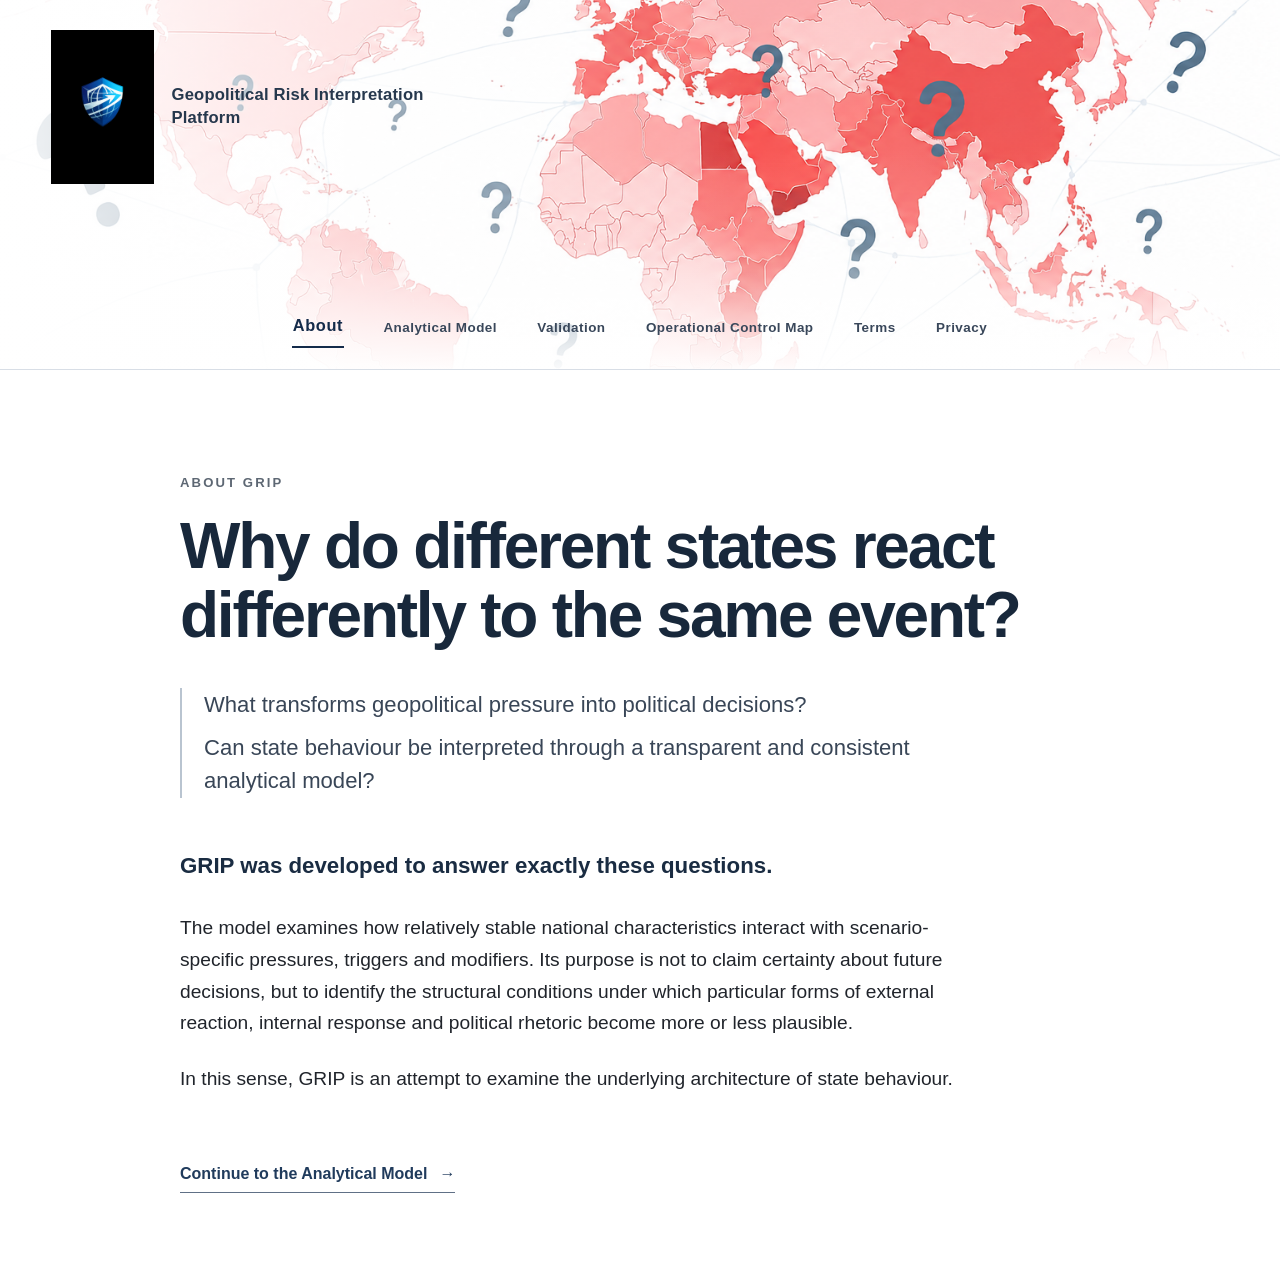
==== index.html @ daafad51 "Add files via upload Initial About page" ====
<!DOCTYPE html>
<html lang="en">
<head>
  <meta charset="utf-8">
  <meta name="viewport" content="width=device-width, initial-scale=1">
  <meta name="description" content="GRIP — Geopolitical Risk Interpretation Platform. A structured approach to interpreting state behaviour under geopolitical pressure.">
  <title>About GRIP | Geopolitical Risk Interpretation Platform</title>
  <link rel="stylesheet" href="styles.css">
</head>
<body>
  <header class="hero" aria-label="GRIP introduction">
    <img class="hero__background" src="assets/banner-about.png"
         alt="A world map with global connections and question marks">
    <div class="hero__shade" aria-hidden="true"></div>

    <a class="brand" href="index.html" aria-label="GRIP About page">
      <img class="brand__logo" src="assets/grip-logo.png" alt="GRIP logo">
      <span class="brand__name">Geopolitical Risk Interpretation Platform</span>
    </a>

    <nav class="site-nav" aria-label="Primary navigation">
      <a class="site-nav__link site-nav__link--active" href="index.html" aria-current="page">About</a>
      <a class="site-nav__link" href="model.html">Analytical Model</a>
      <a class="site-nav__link" href="validation.html">Validation</a>
      <a class="site-nav__link" href="map.html">Operational Control Map</a>
      <a class="site-nav__link" href="terms.html">Terms</a>
      <a class="site-nav__link" href="privacy.html">Privacy</a>
    </nav>
  </header>

  <main class="page">
    <article class="article">
      <p class="eyebrow">About GRIP</p>
      <h1>Why do different states react differently to the same event?</h1>

      <div class="opening-questions" aria-label="Questions behind GRIP">
        <p>What transforms geopolitical pressure into political decisions?</p>
        <p>Can state behaviour be interpreted through a transparent and consistent analytical model?</p>
      </div>

      <div class="prose">
        <p class="lead">GRIP was developed to answer exactly these questions.</p>
        <p>
          The model examines how relatively stable national characteristics interact
          with scenario-specific pressures, triggers and modifiers. Its purpose is not
          to claim certainty about future decisions, but to identify the structural
          conditions under which particular forms of external reaction, internal
          response and political rhetoric become more or less plausible.
        </p>
        <p>
          In this sense, GRIP is an attempt to examine the underlying architecture of
          state behaviour.
        </p>
      </div>

      <a class="next-link" href="model.html">
        Continue to the Analytical Model <span aria-hidden="true">→</span>
      </a>
    </article>
  </main>
</body>
</html>
---- styles.css ----
/* GRIP website — shared static styles */

:root {
  --ink: #20242b;
  --muted: #5d6773;
  --nav: #39475a;
  --nav-active: #142b4a;
  --line: #d8dee6;
  --page-width: 920px;
}

* { box-sizing: border-box; }

html { scroll-behavior: smooth; }

body {
  margin: 0;
  background: #ffffff;
  color: var(--ink);
  font-family: Inter, "Segoe UI", Roboto, Helvetica, Arial, sans-serif;
  line-height: 1.65;
  -webkit-font-smoothing: antialiased;
}

a { color: inherit; }

.hero {
  position: relative;
  width: 100%;
  min-height: 370px;
  overflow: hidden;
  background: #eef2f5;
  border-bottom: 1px solid var(--line);
}

.hero__background {
  position: absolute;
  inset: 0;
  width: 100%;
  height: 100%;
  object-fit: cover;
  object-position: center;
}

.hero__shade {
  position: absolute;
  inset: 0;
  background:
    linear-gradient(90deg, rgba(255,255,255,.94) 0%, rgba(255,255,255,.54) 24%, rgba(255,255,255,.05) 58%),
    linear-gradient(0deg, rgba(255,255,255,.96) 0%, rgba(255,255,255,.12) 35%, rgba(255,255,255,0) 60%);
  pointer-events: none;
}

.brand {
  position: absolute;
  top: 30px;
  left: clamp(22px, 4vw, 68px);
  z-index: 2;
  display: flex;
  align-items: center;
  gap: 18px;
  max-width: min(560px, 72vw);
  text-decoration: none;
}

.brand__logo {
  width: clamp(72px, 8vw, 112px);
  height: auto;
  display: block;
}

.brand__name {
  max-width: 290px;
  color: #26384d;
  font-size: clamp(.9rem, 1.3vw, 1.08rem);
  font-weight: 650;
  line-height: 1.35;
  letter-spacing: .01em;
}

.site-nav {
  position: absolute;
  z-index: 2;
  left: 50%;
  bottom: 18px;
  width: min(1180px, calc(100% - 40px));
  transform: translateX(-50%);
  display: flex;
  align-items: flex-end;
  justify-content: center;
  gap: clamp(16px, 3vw, 42px);
  overflow-x: auto;
  padding: 12px 4px 3px;
  scrollbar-width: none;
}

.site-nav::-webkit-scrollbar { display: none; }

.site-nav__link {
  position: relative;
  flex: 0 0 auto;
  padding: 7px 1px 9px;
  color: var(--nav);
  font-size: clamp(.76rem, 1.05vw, .96rem);
  font-weight: 620;
  letter-spacing: .035em;
  text-decoration: none;
  white-space: nowrap;
}

.site-nav__link:hover,
.site-nav__link:focus-visible { color: var(--nav-active); }

.site-nav__link--active {
  color: var(--nav-active);
  font-size: clamp(.94rem, 1.28vw, 1.14rem);
  font-weight: 780;
}

.site-nav__link--active::after {
  content: "";
  position: absolute;
  left: 0;
  right: 0;
  bottom: 0;
  height: 2px;
  background: var(--nav-active);
}

.page {
  padding: clamp(62px, 8vw, 104px) 24px 90px;
}

.article {
  width: min(100%, var(--page-width));
  margin: 0 auto;
}

.eyebrow {
  margin: 0 0 18px;
  color: var(--muted);
  font-size: .82rem;
  font-weight: 760;
  letter-spacing: .16em;
  text-transform: uppercase;
}

h1 {
  max-width: 860px;
  margin: 0;
  color: #18283b;
  font-size: clamp(2.15rem, 5vw, 4rem);
  font-weight: 720;
  line-height: 1.08;
  letter-spacing: -.035em;
}

.opening-questions {
  max-width: 780px;
  margin: 38px 0 50px;
  padding-left: 22px;
  border-left: 2px solid #b9c4d0;
  color: #394657;
  font-size: clamp(1.1rem, 2vw, 1.38rem);
  line-height: 1.5;
}

.opening-questions p { margin: 0; }
.opening-questions p + p { margin-top: 10px; }

.prose {
  max-width: 790px;
  font-size: clamp(1.04rem, 1.6vw, 1.2rem);
}

.prose p { margin: 0 0 1.25em; }

.prose .lead {
  color: #1a2c42;
  font-size: 1.16em;
  font-weight: 680;
}

.next-link {
  display: inline-flex;
  align-items: center;
  gap: 12px;
  margin-top: 42px;
  padding-bottom: 5px;
  border-bottom: 1px solid #607086;
  color: #203b5c;
  font-size: 1rem;
  font-weight: 700;
  text-decoration: none;
}

.next-link:hover,
.next-link:focus-visible { border-bottom-color: #203b5c; }

@media (max-width: 720px) {
  .hero { min-height: 320px; }

  .hero__shade {
    background:
      linear-gradient(90deg, rgba(255,255,255,.95) 0%, rgba(255,255,255,.58) 48%, rgba(255,255,255,.08) 100%),
      linear-gradient(0deg, rgba(255,255,255,.97) 0%, rgba(255,255,255,.18) 42%, rgba(255,255,255,0) 70%);
  }

  .brand { top: 22px; gap: 13px; }
  .brand__logo { width: 74px; }
  .brand__name { max-width: 205px; font-size: .78rem; }

  .site-nav {
    justify-content: flex-start;
    left: 20px;
    right: 20px;
    width: auto;
    transform: none;
    gap: 22px;
  }

  .page { padding-left: 20px; padding-right: 20px; }
  .opening-questions { margin-top: 30px; }
}

@media (prefers-reduced-motion: reduce) {
  html { scroll-behavior: auto; }
}
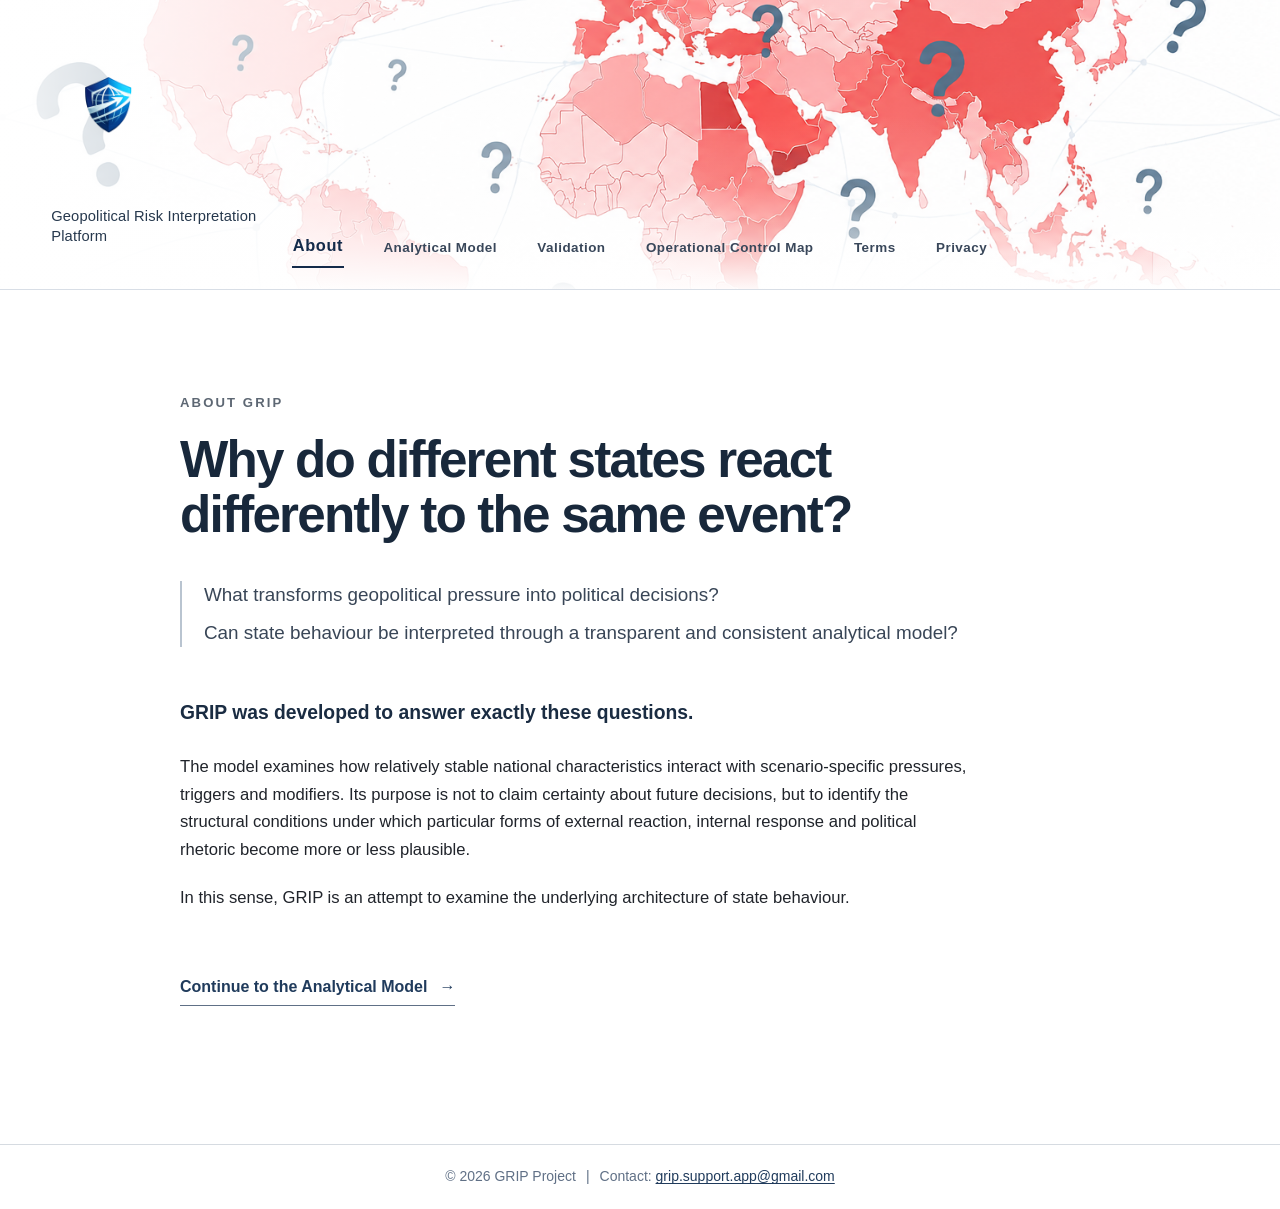
==== commit e99c0cc9: "Add files via upload" ====
--- a/index.html
+++ b/index.html
@@ -58,5 +58,14 @@
       </a>
     </article>
   </main>
+
+  <footer class="site-footer">
+    <div class="footer-content">
+      <span>© 2026 GRIP Project</span>
+      <span class="footer-separator" aria-hidden="true">|</span>
+      <span>Contact: <a href="mailto:grip.support.app@gmail.com">grip.support.app@gmail.com</a></span>
+    </div>
+  </footer>
+
 </body>
 </html>
--- a/styles.css
+++ b/styles.css
@@ -27,7 +27,7 @@
 .hero {
   position: relative;
   width: 100%;
-  min-height: 370px;
+  min-height: 290px;
   overflow: hidden;
   background: #eef2f5;
   border-bottom: 1px solid var(--line);
@@ -53,27 +53,28 @@
 
 .brand {
   position: absolute;
-  top: 30px;
+  top: 24px;
   left: clamp(22px, 4vw, 68px);
   z-index: 2;
   display: flex;
-  align-items: center;
-  gap: 18px;
-  max-width: min(560px, 72vw);
+  flex-direction: column;
+  align-items: flex-start;
+  gap: 10px;
+  max-width: 290px;
   text-decoration: none;
 }
 
 .brand__logo {
-  width: clamp(72px, 8vw, 112px);
+  width: clamp(88px, 9vw, 132px);
   height: auto;
   display: block;
 }
 
 .brand__name {
-  max-width: 290px;
+  max-width: 250px;
   color: #26384d;
-  font-size: clamp(.9rem, 1.3vw, 1.08rem);
-  font-weight: 650;
+  font-size: clamp(.82rem, 1.15vw, 1rem);
+  font-weight: 450;
   line-height: 1.35;
   letter-spacing: .01em;
 }
@@ -149,7 +150,7 @@
   max-width: 860px;
   margin: 0;
   color: #18283b;
-  font-size: clamp(2.15rem, 5vw, 4rem);
+  font-size: clamp(1.85rem, 4vw, 3.25rem);
   font-weight: 720;
   line-height: 1.08;
   letter-spacing: -.035em;
@@ -161,7 +162,7 @@
   padding-left: 22px;
   border-left: 2px solid #b9c4d0;
   color: #394657;
-  font-size: clamp(1.1rem, 2vw, 1.38rem);
+  font-size: clamp(1rem, 1.55vw, 1.18rem);
   line-height: 1.5;
 }
 
@@ -170,7 +171,7 @@
 
 .prose {
   max-width: 790px;
-  font-size: clamp(1.04rem, 1.6vw, 1.2rem);
+  font-size: clamp(1rem, 1.3vw, 1.08rem);
 }
 
 .prose p { margin: 0 0 1.25em; }
@@ -198,7 +199,7 @@
 .next-link:focus-visible { border-bottom-color: #203b5c; }
 
 @media (max-width: 720px) {
-  .hero { min-height: 320px; }
+  .hero { min-height: 220px; }
 
   .hero__shade {
     background:
@@ -206,9 +207,9 @@
       linear-gradient(0deg, rgba(255,255,255,.97) 0%, rgba(255,255,255,.18) 42%, rgba(255,255,255,0) 70%);
   }
 
-  .brand { top: 22px; gap: 13px; }
-  .brand__logo { width: 74px; }
-  .brand__name { max-width: 205px; font-size: .78rem; }
+  .brand { top: 8px; gap: 0; }
+  .brand__logo { width: 92px; margin-bottom: -30px; }
+  .brand__name { max-width: 185px; font-size: .72rem; font-weight: 450; line-height: 1.25; }
 
   .site-nav {
     justify-content: flex-start;
@@ -226,3 +227,44 @@
 @media (prefers-reduced-motion: reduce) {
   html { scroll-behavior: auto; }
 }
+
+
+/* Shared site footer */
+.site-footer {
+  margin-top: 48px;
+  padding: 20px 16px;
+  border-top: 1px solid rgba(32, 59, 92, 0.18);
+  text-align: center;
+  font-size: 14px;
+  color: #607086;
+}
+
+.footer-content {
+  display: flex;
+  justify-content: center;
+  align-items: center;
+  gap: 10px;
+  flex-wrap: wrap;
+}
+
+.site-footer a {
+  color: #203b5c;
+  text-decoration: underline;
+  text-underline-offset: 2px;
+}
+
+.site-footer a:hover,
+.site-footer a:focus-visible {
+  opacity: 0.8;
+}
+
+@media (max-width: 600px) {
+  .footer-content {
+    flex-direction: column;
+    gap: 6px;
+  }
+
+  .footer-separator {
+    display: none;
+  }
+}
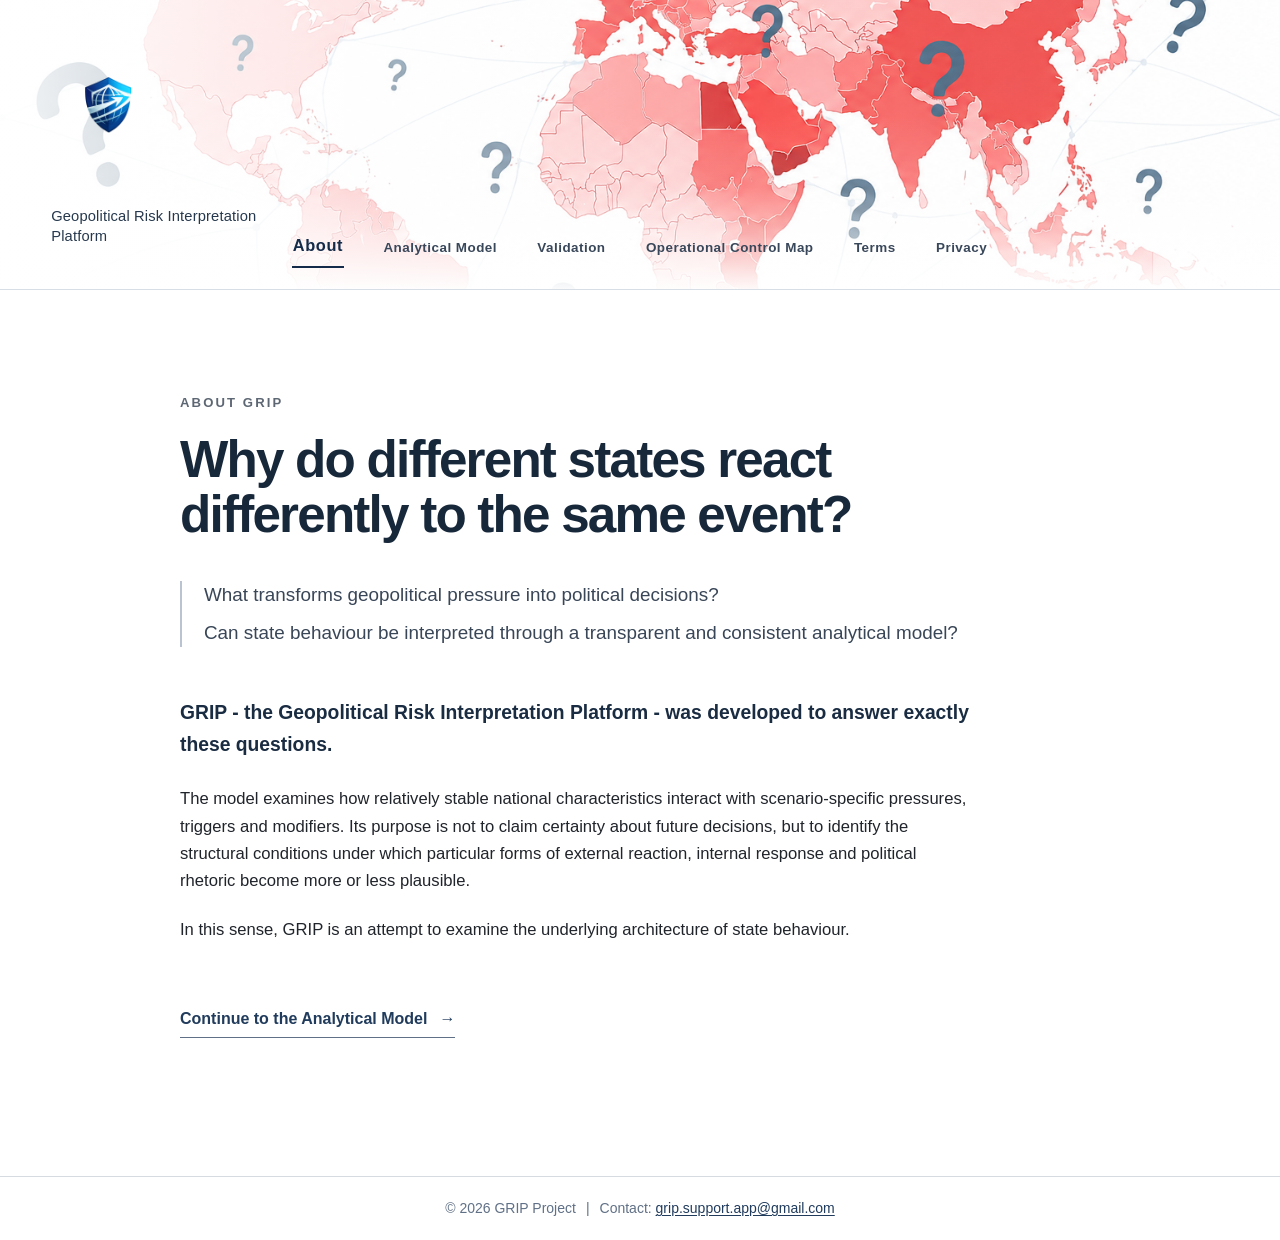
==== commit eb4ac8c4: "Update index.html" ====
--- a/index.html
+++ b/index.html
@@ -39,7 +39,7 @@
       </div>
 
       <div class="prose">
-        <p class="lead">GRIP was developed to answer exactly these questions.</p>
+        <p class="lead">GRIP - the Geopolitical Risk Interpretation Platform - was developed to answer exactly these questions.</p>
         <p>
           The model examines how relatively stable national characteristics interact
           with scenario-specific pressures, triggers and modifiers. Its purpose is not
